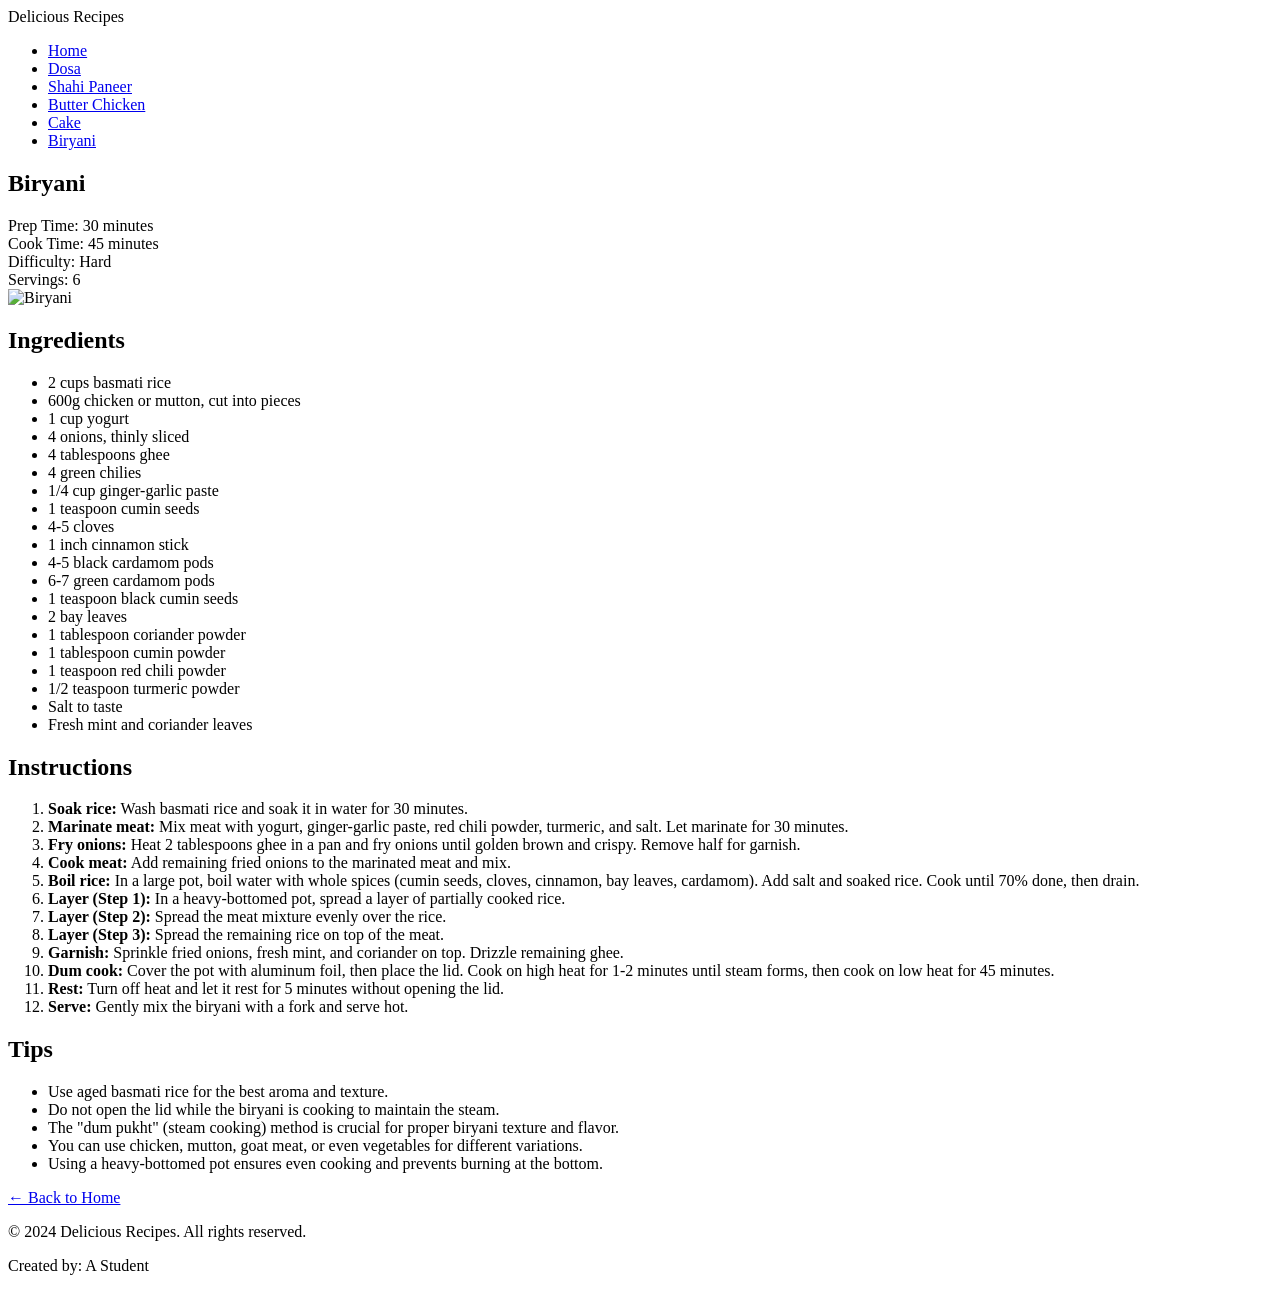
==== biryani.html @ c8fa2b62 "Add files via upload" ====
<!DOCTYPE html>
<html lang="en">
<head>
    <meta charset="UTF-8">
    <meta name="viewport" content="width=device-width, initial-scale=1.0">
    <title>Biryani Recipe - Delicious Recipes</title>
    <link rel="stylesheet" href="css/styles.css">
</head>
<body>
    <!-- Navigation Bar -->
    <nav class="navbar">
        <div class="nav-container">
            <div class="logo">Delicious Recipes</div>
            <ul class="nav-links">
                <li><a href="index.html">Home</a></li>
                <li><a href="dosa.html">Dosa</a></li>
                <li><a href="shahi-paneer.html">Shahi Paneer</a></li>
                <li><a href="butter-chicken.html">Butter Chicken</a></li>
                <li><a href="cake.html">Cake</a></li>
                <li><a href="biryani.html" class="active">Biryani</a></li>
            </ul>
        </div>
    </nav>

    <!-- Recipe Content -->
    <main class="recipe-container">
        <article class="recipe-page">
            <h1>Biryani</h1>

            <div class="recipe-info">
                <div class="info-item">
                    <span class="label">Prep Time:</span>
                    <span class="value">30 minutes</span>
                </div>
                <div class="info-item">
                    <span class="label">Cook Time:</span>
                    <span class="value">45 minutes</span>
                </div>
                <div class="info-item">
                    <span class="label">Difficulty:</span>
                    <span class="difficulty hard">Hard</span>
                </div>
                <div class="info-item">
                    <span class="label">Servings:</span>
                    <span class="value">6</span>
                </div>
            </div>

            <img src="images/biryani.jpg" alt="Biryani" class="recipe-image">

            <section class="recipe-section">
                <h2>Ingredients</h2>
                <ul class="ingredients-list">
                    <li>2 cups basmati rice</li>
                    <li>600g chicken or mutton, cut into pieces</li>
                    <li>1 cup yogurt</li>
                    <li>4 onions, thinly sliced</li>
                    <li>4 tablespoons ghee</li>
                    <li>4 green chilies</li>
                    <li>1/4 cup ginger-garlic paste</li>
                    <li>1 teaspoon cumin seeds</li>
                    <li>4-5 cloves</li>
                    <li>1 inch cinnamon stick</li>
                    <li>4-5 black cardamom pods</li>
                    <li>6-7 green cardamom pods</li>
                    <li>1 teaspoon black cumin seeds</li>
                    <li>2 bay leaves</li>
                    <li>1 tablespoon coriander powder</li>
                    <li>1 tablespoon cumin powder</li>
                    <li>1 teaspoon red chili powder</li>
                    <li>1/2 teaspoon turmeric powder</li>
                    <li>Salt to taste</li>
                    <li>Fresh mint and coriander leaves</li>
                </ul>
            </section>

            <section class="recipe-section">
                <h2>Instructions</h2>
                <ol class="instructions-list">
                    <li>
                        <strong>Soak rice:</strong> Wash basmati rice and soak it in water for 30 minutes.
                    </li>
                    <li>
                        <strong>Marinate meat:</strong> Mix meat with yogurt, ginger-garlic paste, red chili powder, turmeric, and salt. Let marinate for 30 minutes.
                    </li>
                    <li>
                        <strong>Fry onions:</strong> Heat 2 tablespoons ghee in a pan and fry onions until golden brown and crispy. Remove half for garnish.
                    </li>
                    <li>
                        <strong>Cook meat:</strong> Add remaining fried onions to the marinated meat and mix.
                    </li>
                    <li>
                        <strong>Boil rice:</strong> In a large pot, boil water with whole spices (cumin seeds, cloves, cinnamon, bay leaves, cardamom). Add salt and soaked rice. Cook until 70% done, then drain.
                    </li>
                    <li>
                        <strong>Layer (Step 1):</strong> In a heavy-bottomed pot, spread a layer of partially cooked rice.
                    </li>
                    <li>
                        <strong>Layer (Step 2):</strong> Spread the meat mixture evenly over the rice.
                    </li>
                    <li>
                        <strong>Layer (Step 3):</strong> Spread the remaining rice on top of the meat.
                    </li>
                    <li>
                        <strong>Garnish:</strong> Sprinkle fried onions, fresh mint, and coriander on top. Drizzle remaining ghee.
                    </li>
                    <li>
                        <strong>Dum cook:</strong> Cover the pot with aluminum foil, then place the lid. Cook on high heat for 1-2 minutes until steam forms, then cook on low heat for 45 minutes.
                    </li>
                    <li>
                        <strong>Rest:</strong> Turn off heat and let it rest for 5 minutes without opening the lid.
                    </li>
                    <li>
                        <strong>Serve:</strong> Gently mix the biryani with a fork and serve hot.
                    </li>
                </ol>
            </section>

            <section class="recipe-section">
                <h2>Tips</h2>
                <ul class="tips-list">
                    <li>Use aged basmati rice for the best aroma and texture.</li>
                    <li>Do not open the lid while the biryani is cooking to maintain the steam.</li>
                    <li>The "dum pukht" (steam cooking) method is crucial for proper biryani texture and flavor.</li>
                    <li>You can use chicken, mutton, goat meat, or even vegetables for different variations.</li>
                    <li>Using a heavy-bottomed pot ensures even cooking and prevents burning at the bottom.</li>
                </ul>
            </section>

            <div class="back-link">
                <a href="index.html">← Back to Home</a>
            </div>
        </article>
    </main>

    <!-- Footer -->
    <footer class="footer">
        <div class="footer-content">
            <p>&copy; 2024 Delicious Recipes. All rights reserved.</p>
            <p>Created by: A Student</p>
        </div>
    </footer>
</body>
</html>
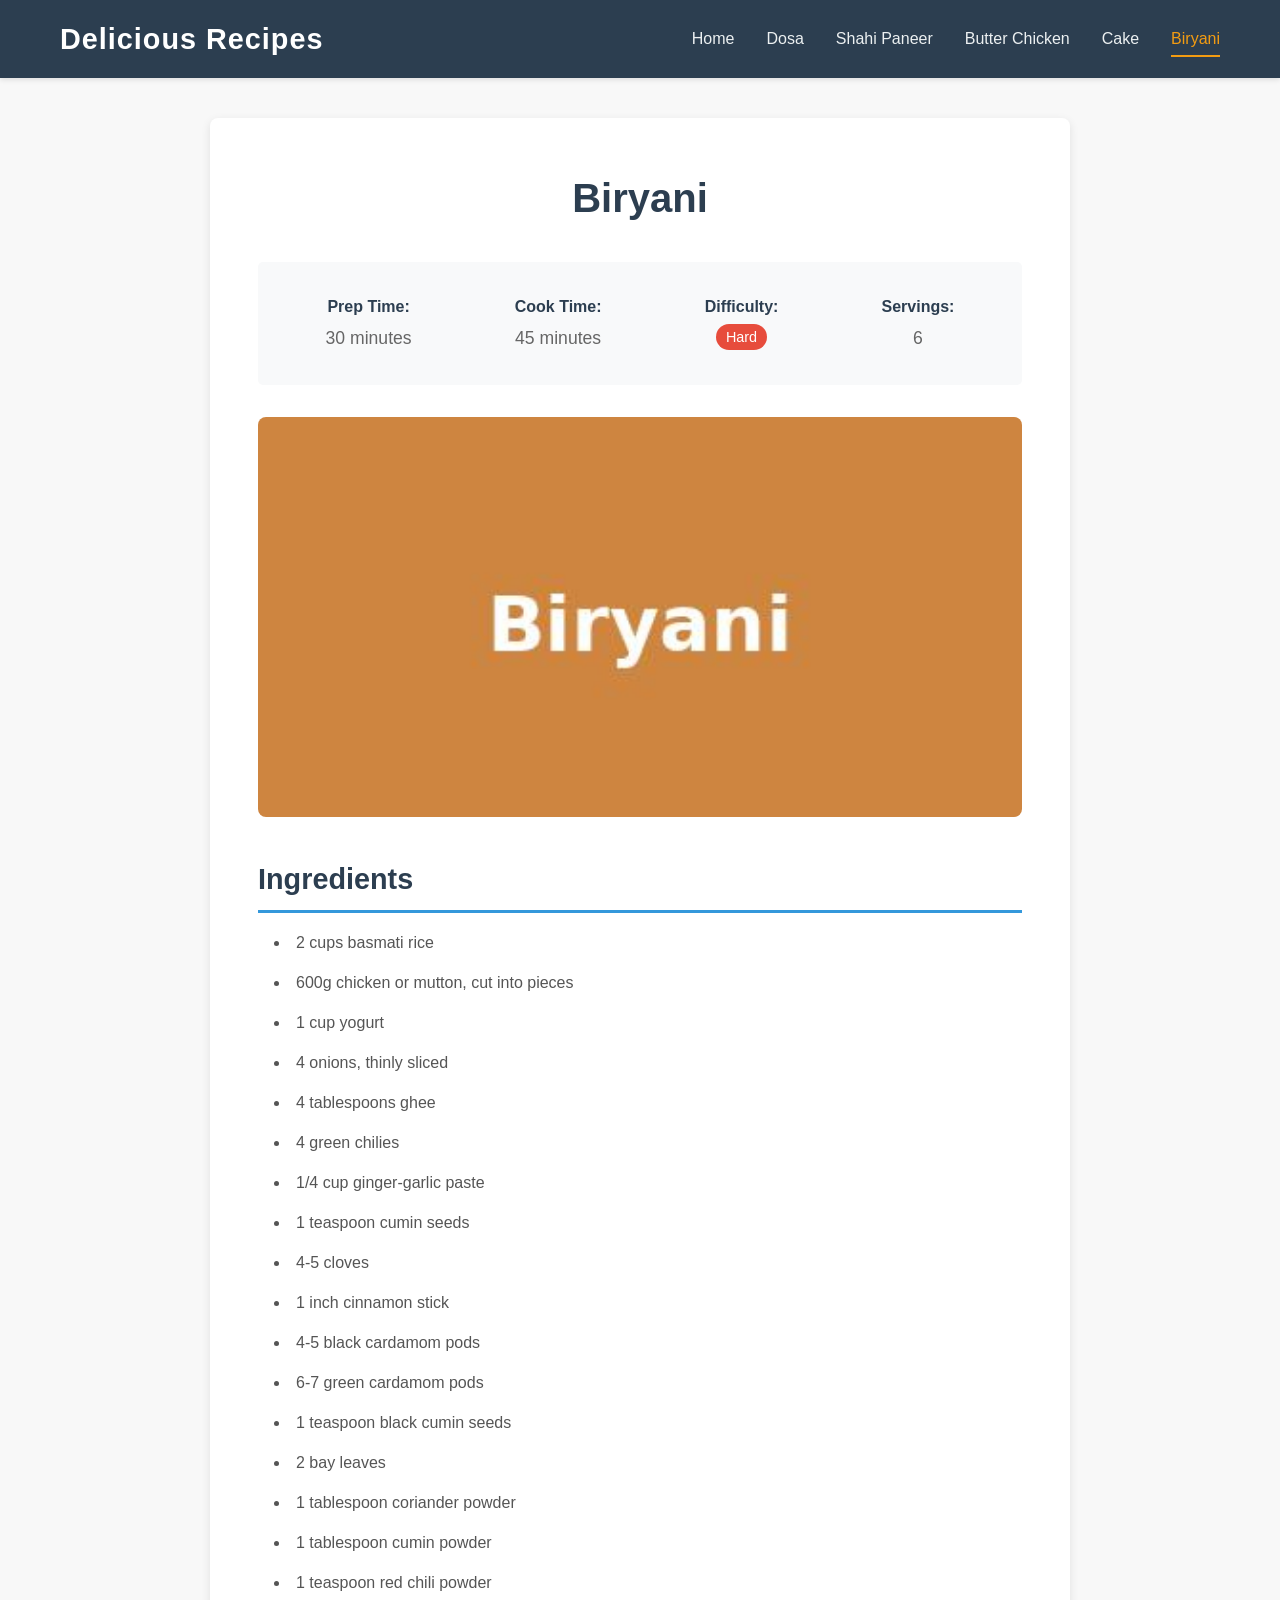
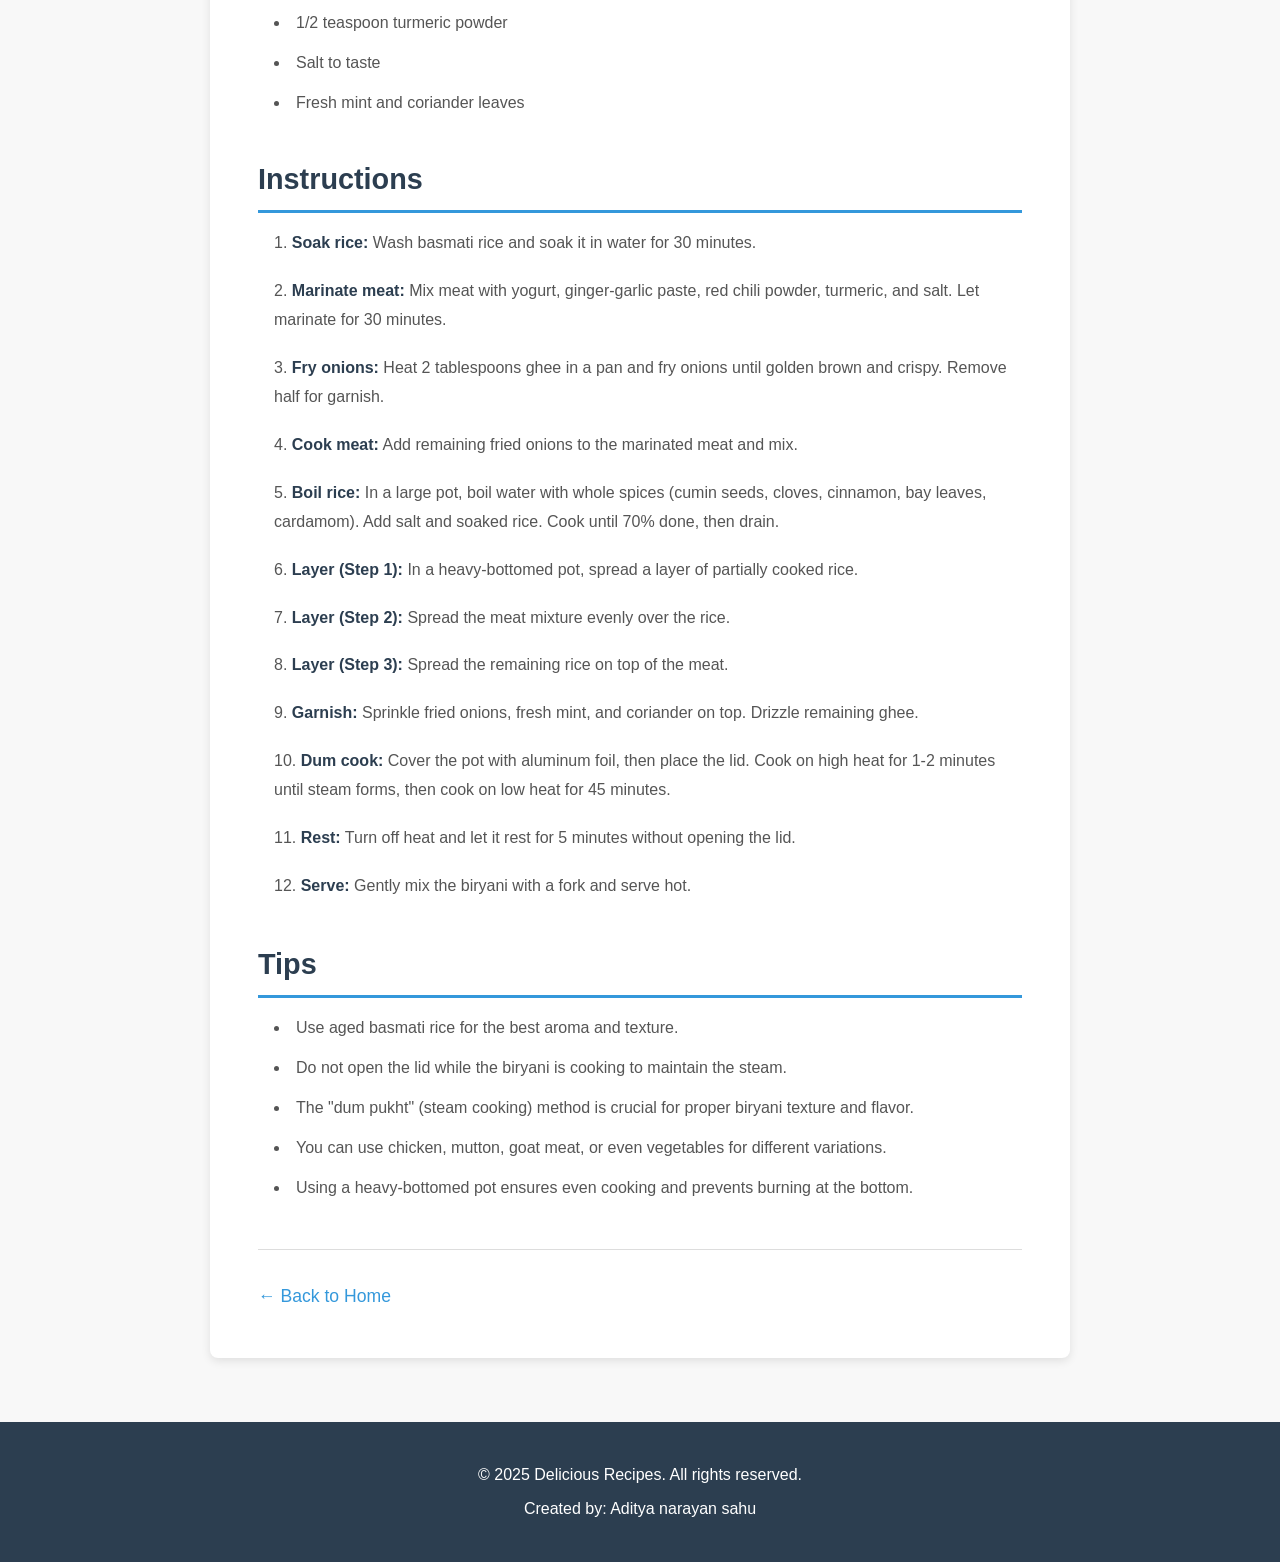
==== commit c6bdfb6d: "Update biryani.html" ====
--- a/biryani.html
+++ b/biryani.html
@@ -134,10 +134,10 @@
     </main>
 
     <!-- Footer -->
-    <footer class="footer">
+ <footer class="footer">
         <div class="footer-content">
-            <p>&copy; 2024 Delicious Recipes. All rights reserved.</p>
-            <p>Created by: A Student</p>
+            <p>&copy; 2025 Delicious Recipes. All rights reserved.</p>
+            <p>Created by: Aditya narayan sahu</p>
         </div>
     </footer>
 </body>
--- a/css/styles.css
+++ b/css/styles.css
@@ -0,0 +1,491 @@
+/* ===== GENERAL STYLES ===== */
+* {
+    margin: 0;
+    padding: 0;
+    box-sizing: border-box;
+}
+
+html {
+    scroll-behavior: smooth;
+}
+
+body {
+    font-family: 'Arial', sans-serif;
+    line-height: 1.6;
+    color: #333;
+    background-color: #f8f8f8;
+}
+
+/* ===== NAVIGATION BAR ===== */
+.navbar {
+    background-color: #2c3e50;
+    padding: 1rem 0;
+    position: sticky;
+    top: 0;
+    z-index: 100;
+    box-shadow: 0 2px 5px rgba(0, 0, 0, 0.1);
+}
+
+.nav-container {
+    max-width: 1200px;
+    margin: 0 auto;
+    display: flex;
+    justify-content: space-between;
+    align-items: center;
+    padding: 0 20px;
+}
+
+.logo {
+    font-size: 1.8rem;
+    font-weight: bold;
+    color: #fff;
+    letter-spacing: 1px;
+}
+
+.nav-links {
+    display: flex;
+    list-style: none;
+    gap: 2rem;
+}
+
+.nav-links a {
+    color: #ecf0f1;
+    text-decoration: none;
+    font-size: 1rem;
+    transition: color 0.3s ease;
+    padding: 0.5rem 0;
+}
+
+.nav-links a:hover {
+    color: #f39c12;
+    border-bottom: 2px solid #f39c12;
+}
+
+.nav-links a.active {
+    color: #f39c12;
+    border-bottom: 2px solid #f39c12;
+}
+
+/* ===== HERO SECTION ===== */
+.hero {
+    background: linear-gradient(135deg, #667eea 0%, #764ba2 100%);
+    color: white;
+    padding: 100px 20px;
+    text-align: center;
+}
+
+.hero-content h1 {
+    font-size: 3rem;
+    margin-bottom: 1rem;
+    text-shadow: 2px 2px 4px rgba(0, 0, 0, 0.2);
+}
+
+.hero-content p {
+    font-size: 1.3rem;
+    margin-bottom: 2rem;
+    opacity: 0.9;
+}
+
+.cta-button {
+    background-color: #f39c12;
+    color: white;
+    padding: 12px 30px;
+    font-size: 1rem;
+    border: none;
+    border-radius: 5px;
+    cursor: pointer;
+    transition: all 0.3s ease;
+}
+
+.cta-button:hover {
+    background-color: #e67e22;
+    transform: translateY(-2px);
+    box-shadow: 0 5px 15px rgba(0, 0, 0, 0.2);
+}
+
+/* ===== FEATURED RECIPES SECTION ===== */
+.featured-recipes {
+    max-width: 1200px;
+    margin: 60px auto;
+    padding: 0 20px;
+}
+
+.featured-recipes h2 {
+    text-align: center;
+    font-size: 2.5rem;
+    margin-bottom: 3rem;
+    color: #2c3e50;
+}
+
+.recipes-grid {
+    display: grid;
+    grid-template-columns: repeat(auto-fit, minmax(280px, 1fr));
+    gap: 2rem;
+}
+
+.recipe-card {
+    background-color: white;
+    border-radius: 8px;
+    overflow: hidden;
+    box-shadow: 0 3px 10px rgba(0, 0, 0, 0.1);
+    transition: transform 0.3s ease, box-shadow 0.3s ease;
+}
+
+.recipe-card:hover {
+    transform: translateY(-10px);
+    box-shadow: 0 8px 20px rgba(0, 0, 0, 0.2);
+}
+
+.recipe-card img {
+    width: 100%;
+    height: 200px;
+    object-fit: cover;
+}
+
+.card-content {
+    padding: 1.5rem;
+}
+
+.card-content h3 {
+    font-size: 1.5rem;
+    margin-bottom: 0.8rem;
+    color: #2c3e50;
+}
+
+.card-content p {
+    color: #666;
+    margin-bottom: 1.2rem;
+    font-size: 0.95rem;
+}
+
+.btn-view {
+    display: inline-block;
+    background-color: #3498db;
+    color: white;
+    padding: 10px 20px;
+    border-radius: 5px;
+    text-decoration: none;
+    transition: background-color 0.3s ease;
+}
+
+.btn-view:hover {
+    background-color: #2980b9;
+}
+
+/* ===== ABOUT SECTION ===== */
+.about {
+    background-color: #ecf0f1;
+    padding: 60px 20px;
+    text-align: center;
+}
+
+.about h2 {
+    font-size: 2.5rem;
+    margin-bottom: 2rem;
+    color: #2c3e50;
+}
+
+.about p {
+    max-width: 800px;
+    margin: 0 auto;
+    font-size: 1.1rem;
+    color: #555;
+    line-height: 1.8;
+}
+
+/* ===== RECIPE PAGE STYLES ===== */
+.recipe-container {
+    max-width: 900px;
+    margin: 40px auto;
+    padding: 0 20px;
+}
+
+.recipe-page {
+    background-color: white;
+    padding: 3rem;
+    border-radius: 8px;
+    box-shadow: 0 3px 10px rgba(0, 0, 0, 0.1);
+}
+
+.recipe-page h1 {
+    font-size: 2.5rem;
+    color: #2c3e50;
+    margin-bottom: 2rem;
+    text-align: center;
+}
+
+.recipe-info {
+    display: flex;
+    flex-wrap: wrap;
+    justify-content: space-around;
+    background-color: #f8f9fa;
+    padding: 1.5rem;
+    border-radius: 5px;
+    margin-bottom: 2rem;
+    gap: 1rem;
+}
+
+.info-item {
+    text-align: center;
+    padding: 0.5rem 1rem;
+}
+
+.info-item .label {
+    font-weight: bold;
+    color: #2c3e50;
+    display: block;
+    margin-bottom: 0.3rem;
+}
+
+.info-item .value {
+    color: #666;
+    font-size: 1.1rem;
+}
+
+.difficulty {
+    padding: 5px 10px;
+    border-radius: 20px;
+    color: white;
+    font-size: 0.9rem;
+}
+
+.difficulty.easy {
+    background-color: #27ae60;
+}
+
+.difficulty.medium {
+    background-color: #f39c12;
+}
+
+.difficulty.hard {
+    background-color: #e74c3c;
+}
+
+.recipe-image {
+    width: 100%;
+    max-height: 400px;
+    object-fit: cover;
+    border-radius: 8px;
+    margin-bottom: 2rem;
+}
+
+.recipe-section {
+    margin-bottom: 2.5rem;
+}
+
+.recipe-section h2 {
+    font-size: 1.8rem;
+    color: #2c3e50;
+    margin-bottom: 1rem;
+    border-bottom: 3px solid #3498db;
+    padding-bottom: 0.5rem;
+}
+
+.ingredients-list,
+.instructions-list,
+.tips-list {
+    list-style-position: inside;
+    margin-left: 1rem;
+}
+
+.ingredients-list li,
+.tips-list li {
+    margin-bottom: 0.8rem;
+    color: #555;
+    line-height: 1.7;
+}
+
+.instructions-list li {
+    margin-bottom: 1.2rem;
+    color: #555;
+    line-height: 1.8;
+}
+
+.instructions-list strong {
+    color: #2c3e50;
+}
+
+.back-link {
+    margin-top: 3rem;
+    padding-top: 2rem;
+    border-top: 1px solid #ddd;
+}
+
+.back-link a {
+    color: #3498db;
+    text-decoration: none;
+    font-size: 1.1rem;
+    transition: color 0.3s ease;
+}
+
+.back-link a:hover {
+    color: #2980b9;
+    text-decoration: underline;
+}
+
+/* ===== FOOTER ===== */
+.footer {
+    background-color: #2c3e50;
+    color: white;
+    text-align: center;
+    padding: 2rem 20px;
+    margin-top: 4rem;
+}
+
+.footer-content p {
+    margin: 0.5rem 0;
+}
+
+/* ===== RESPONSIVE DESIGN ===== */
+@media (max-width: 768px) {
+    /* Navigation */
+    .nav-links {
+        flex-direction: column;
+        gap: 1rem;
+        padding: 1rem 0;
+    }
+
+    /* Hero */
+    .hero-content h1 {
+        font-size: 2rem;
+    }
+
+    .hero-content p {
+        font-size: 1rem;
+    }
+
+    /* Featured Recipes */
+    .featured-recipes h2 {
+        font-size: 2rem;
+    }
+
+    .recipes-grid {
+        grid-template-columns: 1fr;
+    }
+
+    /* Recipe Page */
+    .recipe-page {
+        padding: 1.5rem;
+    }
+
+    .recipe-page h1 {
+        font-size: 2rem;
+    }
+
+    .recipe-info {
+        flex-direction: column;
+    }
+
+    .recipe-section h2 {
+        font-size: 1.5rem;
+    }
+
+    /* About Section */
+    .about h2 {
+        font-size: 2rem;
+    }
+
+    .about p {
+        font-size: 1rem;
+    }
+}
+
+@media (max-width: 480px) {
+    /* Navigation */
+    .logo {
+        font-size: 1.3rem;
+    }
+
+    .nav-links {
+        gap: 0.5rem;
+    }
+
+    .nav-links a {
+        font-size: 0.9rem;
+    }
+
+    /* Hero */
+    .hero {
+        padding: 50px 15px;
+    }
+
+    .hero-content h1 {
+        font-size: 1.5rem;
+    }
+
+    .hero-content p {
+        font-size: 0.9rem;
+    }
+
+    .cta-button {
+        padding: 10px 20px;
+        font-size: 0.9rem;
+    }
+
+    /* Featured Recipes */
+    .featured-recipes {
+        margin: 40px auto;
+    }
+
+    .featured-recipes h2 {
+        font-size: 1.5rem;
+        margin-bottom: 1.5rem;
+    }
+
+    /* Recipe Page */
+    .recipe-container {
+        margin: 20px auto;
+    }
+
+    .recipe-page {
+        padding: 1rem;
+    }
+
+    .recipe-page h1 {
+        font-size: 1.5rem;
+    }
+
+    .recipe-info {
+        padding: 1rem;
+        gap: 0.5rem;
+    }
+
+    .info-item {
+        padding: 0.3rem 0.5rem;
+    }
+
+    .info-item .value {
+        font-size: 1rem;
+    }
+
+    .recipe-section h2 {
+        font-size: 1.3rem;
+    }
+
+    .ingredients-list li,
+    .instructions-list li,
+    .tips-list li {
+        margin-bottom: 0.6rem;
+        font-size: 0.95rem;
+    }
+}
+
+/* ===== ANIMATIONS ===== */
+@keyframes fadeIn {
+    from {
+        opacity: 0;
+        transform: translateY(20px);
+    }
+    to {
+        opacity: 1;
+        transform: translateY(0);
+    }
+}
+
+.recipe-card {
+    animation: fadeIn 0.6s ease-out;
+}
+
+.recipe-section {
+    animation: fadeIn 0.8s ease-out;
+}
